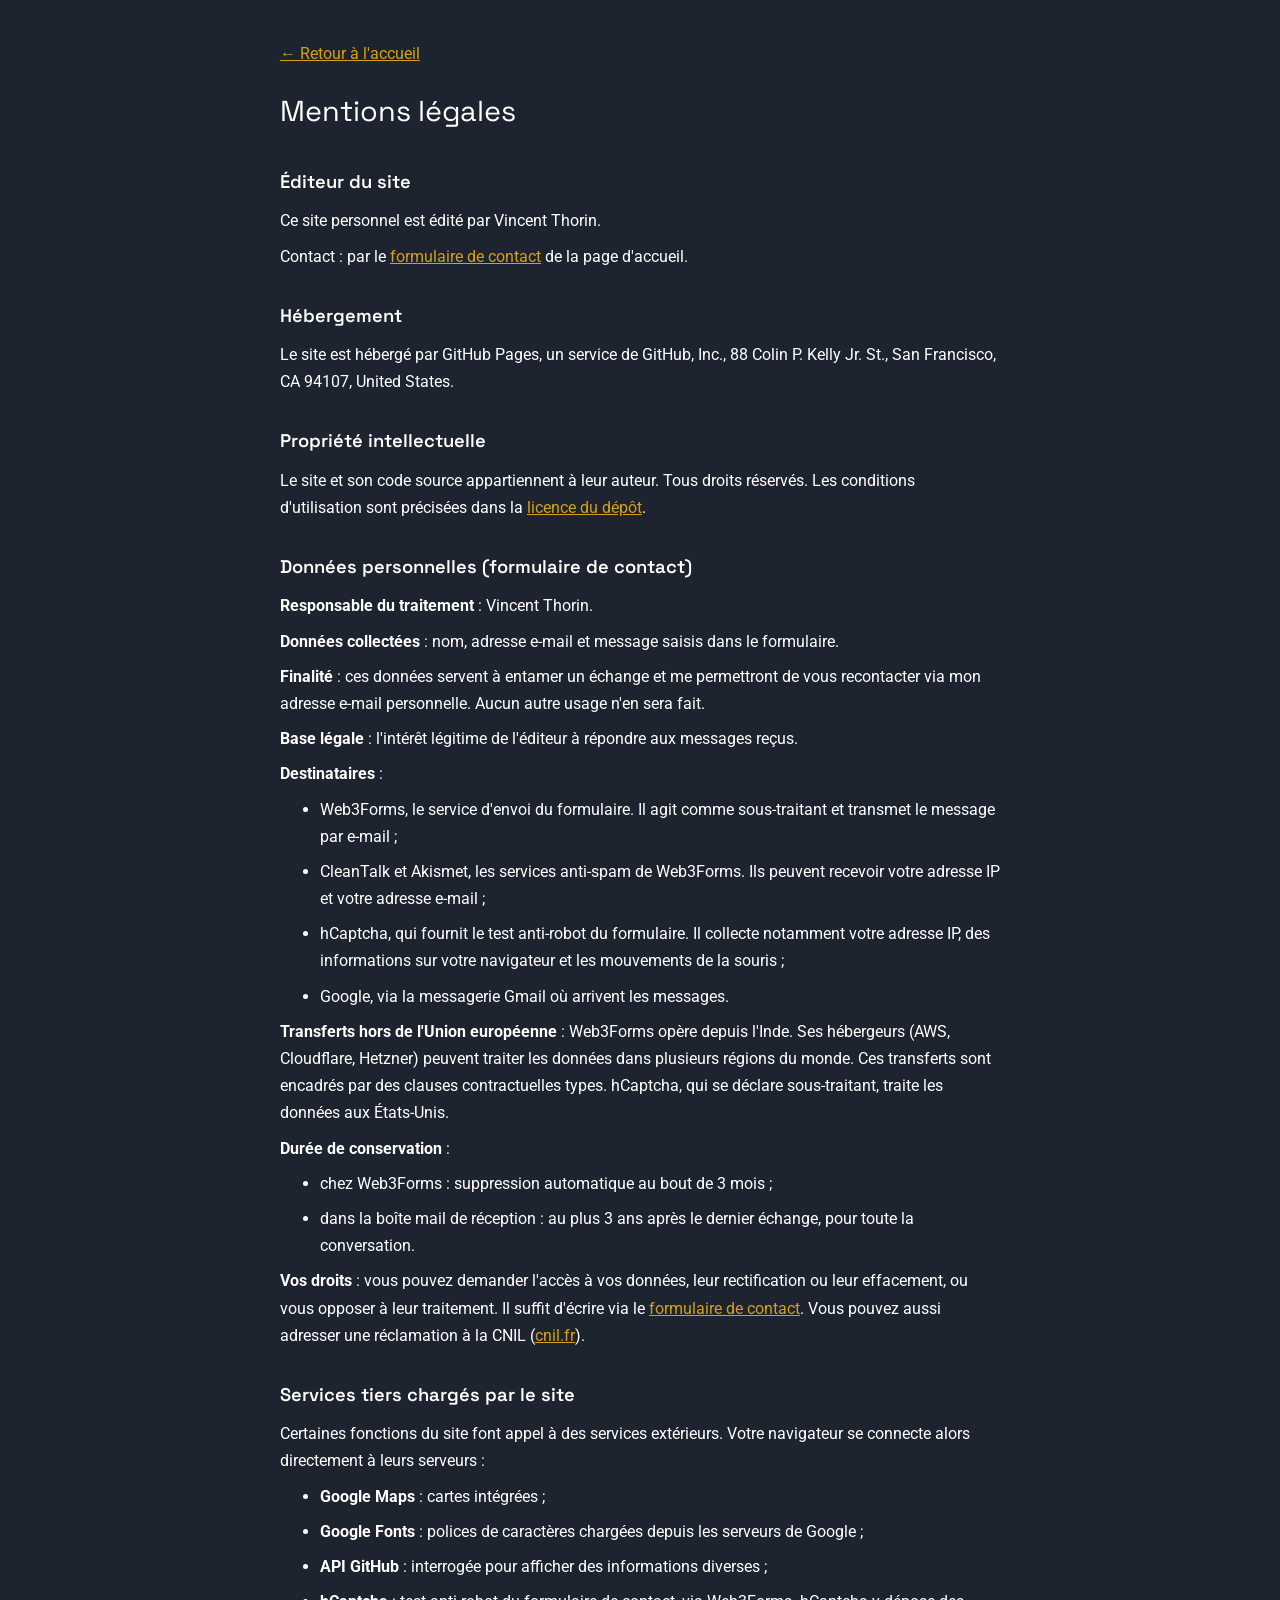
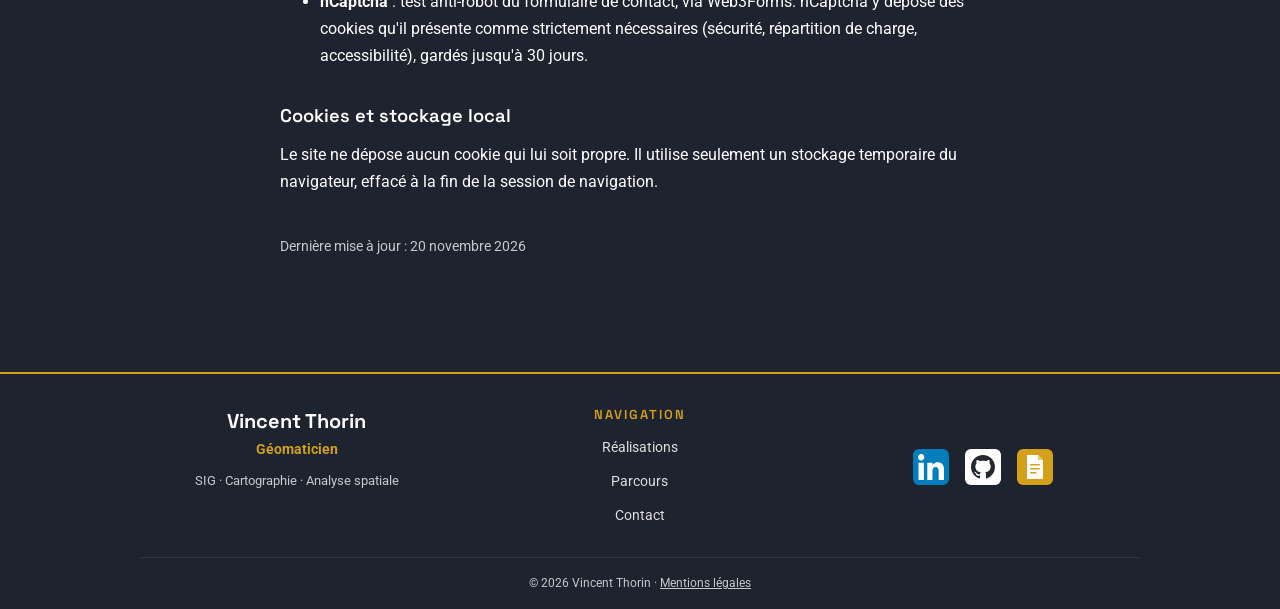
==== mentions-legales.html @ 260abd3d "page de mentions légales et lien dans le pied de page closes #29" ====
<!doctype html>
<html lang="fr">
  <head>
    <meta charset="UTF-8" />
    <meta name="viewport" content="width=device-width, initial-scale=1.0" />
    <meta name="theme-color" content="#1e2330" />
    <title>Mentions légales - Vincent Thorin</title>
    <link rel="stylesheet" href="styles.css" />
    <link rel="preconnect" href="https://fonts.googleapis.com" />
    <link rel="preconnect" href="https://fonts.gstatic.com" crossorigin />
    <link
      href="https://fonts.googleapis.com/css2?family=Roboto:wght@400;700&family=Space+Grotesk:wght@300;400;600;700&display=swap"
      rel="stylesheet"
    />
    <link
      rel="apple-touch-icon"
      sizes="180x180"
      href="media/favicon/apple-touch-icon.png"
    />
    <link
      rel="icon"
      type="image/png"
      sizes="32x32"
      href="media/favicon/favicon-32x32.png"
    />
    <link
      rel="icon"
      type="image/png"
      sizes="16x16"
      href="media/favicon/favicon-16x16.png"
    />
    <link rel="shortcut icon" href="media/favicon/favicon.ico" />
  </head>
  <body>
    <main class="page-legale">
      <a href="index.html">← Retour à l'accueil</a>

      <h1>Mentions légales</h1>

      <h2>Éditeur du site</h2>
      <p>Ce site personnel est édité par Vincent Thorin.</p>
      <p>
        Contact : par le
        <a href="index.html#contact">formulaire de contact</a> de la page
        d'accueil.
      </p>

      <h2>Hébergement</h2>
      <p>
        Le site est hébergé par GitHub Pages, un service de GitHub, Inc., 88
        Colin P. Kelly Jr. St., San Francisco, CA 94107, United States.
      </p>

      <h2>Propriété intellectuelle</h2>
      <p>
        Le site et son code source appartiennent à leur auteur. Tous droits
        réservés. Les conditions d'utilisation sont précisées dans la
        <a
          href="https://github.com/VT-94/portfolio/blob/main/LICENSE.md"
          target="_blank"
          rel="noopener noreferrer"
          >licence du dépôt</a
        >.
      </p>

      <h2>Données personnelles (formulaire de contact)</h2>
      <p><strong>Responsable du traitement</strong> : Vincent Thorin.</p>
      <p>
        <strong>Données collectées</strong> : nom, adresse e-mail et message
        saisis dans le formulaire.
      </p>
      <p>
        <strong>Finalité</strong> : ces données servent à entamer un échange et
        me permettront de vous recontacter via mon adresse e-mail personnelle.
        Aucun autre usage n'en sera fait.
      </p>
      <p>
        <strong>Base légale</strong> : l'intérêt légitime de l'éditeur à
        répondre aux messages reçus.
      </p>
      <p><strong>Destinataires</strong> :</p>
      <ul>
        <li>
          Web3Forms, le service d'envoi du formulaire. Il agit comme
          sous-traitant et transmet le message par e-mail ;
        </li>
        <li>
          CleanTalk et Akismet, les services anti-spam de Web3Forms. Ils peuvent
          recevoir votre adresse IP et votre adresse e-mail ;
        </li>
        <li>
          hCaptcha, qui fournit le test anti-robot du formulaire. Il collecte
          notamment votre adresse IP, des informations sur votre navigateur et
          les mouvements de la souris ;
        </li>
        <li>Google, via la messagerie Gmail où arrivent les messages.</li>
      </ul>
      <p>
        <strong>Transferts hors de l'Union européenne</strong> : Web3Forms opère
        depuis l'Inde. Ses hébergeurs (AWS, Cloudflare, Hetzner) peuvent traiter
        les données dans plusieurs régions du monde. Ces transferts sont
        encadrés par des clauses contractuelles types. hCaptcha, qui se déclare
        sous-traitant, traite les données aux États-Unis.
      </p>
      <p><strong>Durée de conservation</strong> :</p>
      <ul>
        <li>chez Web3Forms : suppression automatique au bout de 3 mois ;</li>
        <li>
          dans la boîte mail de réception : au plus 3 ans après le dernier
          échange, pour toute la conversation.
        </li>
      </ul>
      <p>
        <strong>Vos droits</strong> : vous pouvez demander l'accès à vos
        données, leur rectification ou leur effacement, ou vous opposer à leur
        traitement. Il suffit d'écrire via le
        <a href="index.html#contact">formulaire de contact</a>. Vous pouvez
        aussi adresser une réclamation à la CNIL (<a
          href="https://www.cnil.fr"
          target="_blank"
          rel="noopener noreferrer"
          >cnil.fr</a
        >).
      </p>

      <h2>Services tiers chargés par le site</h2>
      <p>
        Certaines fonctions du site font appel à des services extérieurs. Votre
        navigateur se connecte alors directement à leurs serveurs :
      </p>
      <ul>
        <li><strong>Google Maps</strong> : cartes intégrées ;</li>
        <li>
          <strong>Google Fonts</strong> : polices de caractères chargées depuis
          les serveurs de Google ;
        </li>
        <li>
          <strong>API GitHub</strong> : interrogée pour afficher des
          informations diverses ;
        </li>
        <li>
          <strong>hCaptcha</strong> : test anti-robot du formulaire de contact,
          via Web3Forms. hCaptcha y dépose des cookies qu'il présente comme
          strictement nécessaires (sécurité, répartition de charge,
          accessibilité), gardés jusqu'à 30 jours.
        </li>
      </ul>

      <h2>Cookies et stockage local</h2>
      <p>
        Le site ne dépose aucun cookie qui lui soit propre. Il utilise seulement
        un stockage temporaire du navigateur, effacé à la fin de la session de
        navigation.
      </p>

      <p class="maj">Dernière mise à jour : 20 novembre 2026</p>
    </main>

    <site-footer></site-footer>
    <script src="js/site-footer.js"></script>
  </body>
</html>
---- styles.css ----
:root {
  --primary-bg: #1e2330;
  --secondary-bg: #252b3b;
  --tertiary-bg: #2d3447;
  --accent-color: #d4a017;
  --text-color: white;
  --border-radius: 6px;
}

html {
  scroll-behavior: smooth;
  scroll-padding-top: 120px;
}

* {
  margin: 0;
  padding: 0;
  box-sizing: border-box;
}

body {
  background-color: var(--primary-bg);
  font-family: "Roboto", sans-serif;
  color: var(--text-color);
  line-height: 1.7;
}

h1,
h2,
h3,
.section-toggle,
.bandeau ul li a {
  font-family: "Space Grotesk", sans-serif;
}

img {
  max-width: 100%;
  height: auto;
}

ul {
  list-style-type: disc;
  padding-left: 20px;
}

li {
  margin-bottom: 10px;
}

/* Navigation */
.bandeau {
  position: fixed;
  top: 0;
  left: 0;
  width: 100%;
  background-color: var(--primary-bg);
  padding: 15px;
  box-shadow: 0 4px 10px rgba(0, 0, 0, 0.5);
  z-index: 1000;
  border-bottom: 2px solid var(--accent-color);
}

.burger {
  display: none;
  background: none;
  border: none;
  color: var(--text-color);
  font-size: 1.6em;
  line-height: 1;
  cursor: pointer;
  padding: 5px 12px;
}

.bandeau ul {
  list-style: none;
  display: flex;
  justify-content: space-around;
  width: 100%;
}

.bandeau ul li a {
  text-decoration: none;
  color: var(--text-color);
  font-size: 18px;
  font-weight: 600;
  padding: 10px 2em;
  transition: 0.5s;
}

.bandeau ul li a:hover {
  background-color: var(--accent-color);
  border-radius: 4px;
  color: var(--primary-bg);
}

.bandeau ul li a.active {
  background-color: var(--accent-color);
  border-radius: 4px;
  color: var(--primary-bg);
}

.bandeau-info {
  position: fixed;
  top: 60px;
  left: 0;
  width: 100vw;
  background: red;
  color: white;
  text-align: center;
  font-weight: bold;
  padding: 12px 0 10px 0;
  font-size: 1.5em;
  letter-spacing: 0.5px;
  box-shadow: 0 2px 8px rgba(0, 0, 0, 0.08);
  z-index: 1100;
  border-top: 1px solid #fffbe6;
}

main {
  margin-top: 110px;
}

/* Hero */
#presentation {
  position: relative;
  width: 100%;
  height: 100vh;
  overflow: hidden;
  display: flex;
  align-items: center;
  justify-content: center;
}

.slideshow-container {
  position: absolute;
  top: 0;
  left: 0;
  width: 100%;
  height: 100%;
  overflow: hidden;
  z-index: -1;
}

.slideshow-container::after {
  content: "";
  position: absolute;
  inset: 0;
  background: linear-gradient(
    to right,
    rgba(30, 35, 48, 0.94) 0%,
    rgba(30, 35, 48, 0.62) 50%,
    rgba(30, 35, 48, 0.18) 100%
  );
  z-index: 1;
}

#slide-image {
  width: 100%;
  height: 100%;
  object-fit: cover;
  transition: opacity 1s ease-in-out;
  border-bottom: 2px solid var(--accent-color);
}

#slide-text {
  position: absolute;
  bottom: 0;
  left: 0;
  background-color: var(--primary-bg);
  color: var(--text-color);
  padding: 10px 20px;
  font-size: 1.2rem;
  font-weight: bold;
  text-align: center;
  border-top: 2px solid var(--accent-color);
  border-right: 2px solid var(--accent-color);
  border-top-right-radius: 20px;
  z-index: 2;
}

.intro {
  position: absolute;
  z-index: 1;
  left: 8%;
  top: 50%;
  transform: translateY(-50%);
  width: 45%;
  padding: 0;
  text-align: left;
  border: none;
  background: none;
  border-radius: 0;
}

.bienvenue {
  font-family: "Space Grotesk", sans-serif;
  font-size: 2rem;
  font-weight: 400;
  letter-spacing: 5px;
  text-transform: uppercase;
  color: var(--accent-color);
  margin-bottom: 24px;
  background-color: var(--secondary-bg);
  text-align: center;
}

.VT {
  font-size: 1.1em;
  line-height: 1.8;
  color: rgba(255, 255, 255, 0.9);
}

.photo-id {
  position: absolute;
  z-index: 1;
  right: 8%;
  top: 50%;
  transform: translateY(-50%);
  height: 65%;
  width: auto;
  border-radius: 100%;
  border: 2px solid rgba(255, 255, 255, 0.15);
}

/* Réalisations */
.realisations-container {
  margin: 50px 0;
  display: flex;
  flex-wrap: wrap;
  justify-content: space-between;
  gap: 20px;
}

.realisations-item {
  position: relative;
  width: calc(30% - 15px);
  height: 200px;
  overflow: hidden;
  border-radius: 6px;
  box-shadow: 0 2px 8px rgba(0, 0, 0, 0.4);
  border: 1px solid rgba(255, 255, 255, 0.15);
  margin-bottom: 15px;
}

.realisations-item:first-child {
  width: 100%;
  height: 280px;
}

.realisations-img {
  width: 100%;
  height: 100%;
  object-fit: cover;
  cursor: pointer;
}

.legende {
  position: absolute;
  bottom: 0;
  left: 0;
  width: 100%;
  background-color: rgba(0, 0, 0, 0.8);
  color: var(--text-color);
  text-align: center;
  padding: 10px;
  opacity: 0;
  transform: translateY(100%);
  transition:
    opacity 0.3s ease-in-out,
    transform 0.3s ease-in-out;
}

.realisations-item:hover .legende {
  opacity: 1;
  transform: translateY(0);
}

/* Parcours — blocs et timeline */
.experience-block {
  display: flex;
  align-items: flex-start;
  gap: 30px;
  padding: 15px;
  position: relative;
}

.parcours-professionnel .section-content,
.parcours-scolaire .section-content {
  border-left: 2px solid rgba(212, 160, 23, 0.4);
  margin-left: 30px;
}

.experience-block::before {
  content: "";
  position: absolute;
  left: -23px;
  top: 24px;
  width: 10px;
  height: 10px;
  border-radius: 50%;
  background-color: var(--accent-color);
  border: 2px solid var(--tertiary-bg);
}

.map-embed {
  flex-shrink: 0;
  width: 320px;
  height: 230px;
  border: 1px solid rgba(255, 255, 255, 0.15);
  border-radius: var(--border-radius);
}

.boite {
  background-color: var(--tertiary-bg);
  color: var(--text-color);
  padding: 0;
  width: 75%;
  margin: 20px auto;
  border-radius: var(--border-radius);
  border: 1px solid rgba(255, 255, 255, 0.12);
  box-shadow: 0 2px 8px rgba(0, 0, 0, 0.4);
  display: flex;
  flex-direction: column;
  justify-content: flex-start;
}

.section-content {
  max-height: 0;
  overflow: hidden;
  padding-top: 10px;
  transition: max-height 0.3s ease-out;
  background-color: var(--tertiary-bg);
  border-radius: var(--border-radius);
}

.section-content ul {
  margin-bottom: 30px;
}

.section-toggle {
  display: flex;
  justify-content: center;
  align-items: center;
  width: 100%;
  height: 50px;
  background: none;
  border: none;
  font-size: 1.5em;
  font-weight: 600;
  color: var(--text-color);
  cursor: pointer;
  transition: 0.3s ease-in-out;
}

.section-toggle:hover {
  color: var(--accent-color);
}

.titre_parcours {
  font-family: "Space Grotesk", sans-serif;
  text-align: center;
  font-size: 1.05em;
  font-weight: 600;
  color: var(--accent-color);
  padding: 20px;
}

.boite .missions,
.boite .missions-scol {
  font-size: larger;
  color: var(--text-color);
}

.boite .missions-scol {
  text-align: center;
}

.missions {
  text-align: justify;
}

.sigle {
  cursor: help;
  text-decoration: none;
}

.site-entreprise {
  text-decoration: none;
  color: var(--accent-color);
  position: relative;
  transition: font-weight 0.3s ease-in-out;
}

.site-entreprise::after {
  content: "";
  position: absolute;
  bottom: -1px;
  left: 0;
  width: 0;
  height: 1px;
  background-color: var(--accent-color);
  transition: width 0.3s ease-in-out;
}

.site-entreprise:hover::after {
  width: 100%;
}

/* Contact */
#contact {
  color: var(--text-color);
  border-radius: 6px;
  width: 80%;
  margin: auto;
}

#contact p {
  text-align: center;
  font-size: 1.1em;
  margin-bottom: 20px;
}

#contactForm {
  display: flex;
  flex-direction: column;
  gap: 20px;
}

#contactForm label {
  font-size: 1.2em;
}

#contactForm input,
#contactForm textarea {
  padding: 10px;
  font-size: 1em;
  border: 2px solid rgba(255, 255, 255, 0.15);
  border-radius: var(--border-radius);
  background-color: var(--secondary-bg);
  color: var(--text-color);
  transition: all 0.3s ease;
  width: 100%;
  max-width: 100%;
}

#contactForm textarea {
  resize: vertical;
}

#contactForm input:focus,
#contactForm textarea:focus {
  border-color: var(--accent-color);
  outline: none;
  background-color: var(--primary-bg);
}

#contactForm button {
  padding: 12px 20px;
  font-size: 1.2em;
  color: black;
  font-weight: bold;
  background-color: var(--accent-color);
  border: none;
  border-radius: 6px;
  cursor: pointer;
  transition:
    background-color 0.3s ease,
    transform 0.2s;
}

#contactForm button:hover {
  transform: scale(1.05);
}

#contactForm .mention-donnees {
  font-size: 0.85em;
  opacity: 0.75;
  margin: 0;
  font-style: italic;
}

#formModal {
  position: fixed;
  top: 50%;
  left: 50%;
  transform: translate(-50%, -50%);
  background-color: var(--tertiary-bg);
  color: var(--text-color);
  border: 1px solid rgba(255, 255, 255, 0.15);
  border-radius: var(--border-radius);
  box-shadow: 0 4px 20px rgba(0, 0, 0, 0.5);
  padding: 30px;
  width: 90%;
  max-width: 480px;
  text-align: center;
}

#formModal::backdrop {
  background: rgba(0, 0, 0, 0.6);
}

#formModalMessage {
  font-size: 1.1em;
  margin-bottom: 20px;
  white-space: pre-line;
}

#formModalLinkedin {
  display: none;
  width: fit-content;
  margin: 0 auto 20px;
}

#formModalLinkedin img {
  height: 36px;
  width: 36px;
  transition: transform 0.2s ease-in-out;
}

#formModalLinkedin:hover img {
  transform: scale(1.15);
}

#formModalClose {
  padding: 10px 25px;
  font-size: 1em;
  font-weight: bold;
  color: black;
  background-color: var(--accent-color);
  border: none;
  border-radius: var(--border-radius);
  cursor: pointer;
  transition: transform 0.2s;
}

#formModalClose:hover {
  transform: scale(1.05);
}

/* Footer */
site-footer {
  display: block;
}

footer {
  width: 100%;
  background-color: var(--primary-bg);
  padding: 30px 20px 15px;
  color: var(--text-color);
  font-size: 14px;
  border-top: 2px solid var(--accent-color);
  margin-top: 5%;
}

.footer-content {
  display: grid;
  grid-template-columns: repeat(3, 1fr);
  gap: 30px;
  max-width: 1000px;
  margin: 0 auto 20px;
  text-align: center;
}

:where(.footer-col) p {
  margin: 0;
}

.footer-name {
  font-family: "Space Grotesk", sans-serif;
  font-size: 20px;
  font-weight: 700;
}

.footer-job {
  color: var(--accent-color);
  font-weight: 700;
}

.footer-keywords {
  margin-top: 8px;
  font-size: 13px;
  opacity: 0.75;
}

.footer-title {
  font-family: "Space Grotesk", sans-serif;
  font-size: 13px;
  font-weight: 600;
  text-transform: uppercase;
  letter-spacing: 2px;
  color: var(--accent-color);
  margin-bottom: 10px;
}

.footer-nav {
  list-style: none;
  padding: 0;
  margin: 0;
}

.footer-nav a {
  color: var(--text-color);
  text-decoration: none;
  opacity: 0.85;
  transition:
    color 0.2s,
    opacity 0.2s;
}

.footer-nav a:hover,
.footer-nav a:focus-visible {
  color: var(--accent-color);
  opacity: 1;
}

.footer-col-links {
  display: flex;
  align-items: center;
  justify-content: center;
}

.footer-links {
  display: flex;
  justify-content: center;
  gap: 16px;
}

.footer-icon {
  height: 36px;
  border-radius: var(--border-radius);
  transition: transform 0.3s ease-in-out;
}

.footer-links a:hover .footer-icon,
.footer-links a:focus-visible .footer-icon {
  transform: scale(1.2);
}

.footer-bottom {
  max-width: 1000px;
  margin: 0 auto;
  padding-top: 15px;
  border-top: 1px solid rgba(255, 255, 255, 0.1);
  text-align: center;
  font-size: 12px;
  opacity: 0.75;
}

#version:not(:empty)::before {
  content: " · ";
}

.footer-bottom a {
  color: inherit;
}

@media (max-width: 768px) {
  .footer-content {
    grid-template-columns: 1fr;
  }
}

.site-sigma {
  text-decoration: none;
  color: var(--text-color);
  position: relative;
  transition: font-weight 0.3s ease-in-out;
}

.site-sigma::after {
  content: "";
  position: absolute;
  bottom: -1px;
  left: 0;
  width: 0;
  height: 1px;
  background-color: var(--accent-color);
  transition: width 0.3s ease-in-out;
}

.site-sigma:hover::after {
  width: 100%;
}

.site-sigma:hover {
  font-weight: bold;
}

/* Titres de section */
main h2 {
  text-align: center;
  font-size: 1.4em;
  font-weight: 300;
  letter-spacing: 4px;
  text-transform: uppercase;
  padding: 15px;
  margin: 30px 0 20px 0;
  border-top: 2px solid var(--accent-color);
  border-bottom: 2px solid var(--accent-color);
}

/* Mentions légales : page sobre, texte simple */
.page-legale {
  max-width: 760px;
  margin: 0 auto;
  padding: 40px 20px;
}

.page-legale h1 {
  font-size: 1.8em;
  font-weight: 400;
  margin: 20px 0 30px;
}

.page-legale h2 {
  text-align: left;
  font-size: 1.15em;
  font-weight: 600;
  letter-spacing: normal;
  text-transform: none;
  padding: 0;
  margin: 30px 0 10px;
  border: none;
}

.page-legale p,
.page-legale li {
  margin-bottom: 8px;
}

.page-legale ul {
  margin-left: 20px;
}

.page-legale a {
  color: var(--accent-color);
}

.page-legale .maj {
  margin-top: 40px;
  font-size: 0.9em;
  opacity: 0.75;
}

/* Pages de détail */
.page-detail {
  width: 100%;
  min-height: 100vh;
  margin-top: 0;
  padding: 40px 20px;
}

.detail-container {
  max-width: 900px;
  margin: 0 auto;
}

.detail-header {
  text-align: center;
  margin-bottom: 50px;
  border-bottom: 2px solid var(--accent-color);
  padding-bottom: 30px;
}

.detail-header h1 {
  font-size: 2.5em;
  font-weight: 300;
  letter-spacing: 1px;
  color: var(--accent-color);
  margin-bottom: 10px;
}

.detail-header .subtitle {
  font-size: 1.3em;
  color: var(--text-color);
  font-style: italic;
}

.detail-content {
  margin-bottom: 40px;
}

.detail-section {
  padding: 10px;
  background-color: var(--secondary-bg);
  border: 1px solid rgba(255, 255, 255, 0.08);
  border-radius: 6px;
  margin-bottom: 30px;
}

.detail-section p {
  font-size: 1.1em;
  line-height: 1.6;
  text-align: justify;
  margin-bottom: 15px;
}

.detail-section ul {
  margin-left: 20px;
  margin-bottom: 20px;
}

.detail-section li {
  margin-bottom: 10px;
  font-size: 1.1em;
  line-height: 1.6;
}

.detail-image-container {
  text-align: center;
  margin: 40px 0;
  padding: 20px;
  background-color: var(--secondary-bg);
  border-radius: var(--border-radius);
  border: 1px solid rgba(255, 255, 255, 0.12);
}

.detail-image {
  border-radius: 6px;
  box-shadow: 0 4px 15px rgba(0, 0, 0, 0.4);
}

.detail-footer {
  text-align: center;
  padding-top: 30px;
  border-top: 2px solid var(--accent-color);
  margin-top: 40px;
}

.back-link {
  display: inline-block;
  padding: 12px 25px;
  background-color: var(--secondary-bg);
  color: var(--text-color);
  text-decoration: none;
  border-radius: 6px;
  border: 1px solid rgba(255, 255, 255, 0.2);
  transition: all 0.3s ease;
}

.back-link:hover {
  background-color: var(--accent-color);
  color: var(--primary-bg);
  transform: translateY(-2px);
}

.h-captcha {
  display: flex;
  justify-content: center;
}

/* Adaptation aux écrans mobiles */
@media (max-width: 768px) {
  .burger {
    display: block;
    margin: 0 auto;
  }

  .bandeau ul {
    display: none;
    flex-direction: column;
    align-items: center;
    gap: 10px;
    margin-top: 10px;
  }

  .bandeau.open {
    z-index: 1200;
  }

  .bandeau.open ul {
    display: flex;
  }

  .bandeau {
    padding: 10px;
  }

  .bandeau ul li a {
    font-size: 16px;
    padding: 5px 10px;
  }

  .intro {
    left: 5%;
    width: 90%;
    text-align: center;
  }

  .bienvenue {
    font-size: 0.75rem;
    letter-spacing: 3px;
  }

  .VT {
    font-size: 1em;
  }

  .photo-id {
    display: none;
  }

  .realisations-container {
    flex-direction: column;
    align-items: center;
  }

  .realisations-item,
  .realisations-item:first-child {
    width: 90%;
    height: auto;
    min-height: 180px;
  }

  .experience-block {
    flex-direction: column;
    align-items: center;
    text-align: center;
  }

  .experience-block.geomaticien {
    flex-direction: column-reverse;
  }

  .experience-block::before {
    display: none;
  }

  .parcours-professionnel .section-content,
  .parcours-scolaire .section-content {
    border-left: none;
    margin-left: 0;
  }

  .map-embed {
    width: 100%;
    height: 200px;
  }

  .detail-header h1 {
    font-size: 1.8em;
  }

  .detail-header .subtitle {
    font-size: 1.1em;
  }

  .detail-section p,
  .detail-section li {
    font-size: 1em;
  }
}

#lien-linkedin-erreur {
  color: var(--accent-color);
  text-decoration: none;
  position: relative;
  transition: font-weight 0.3s ease-in-out;
}
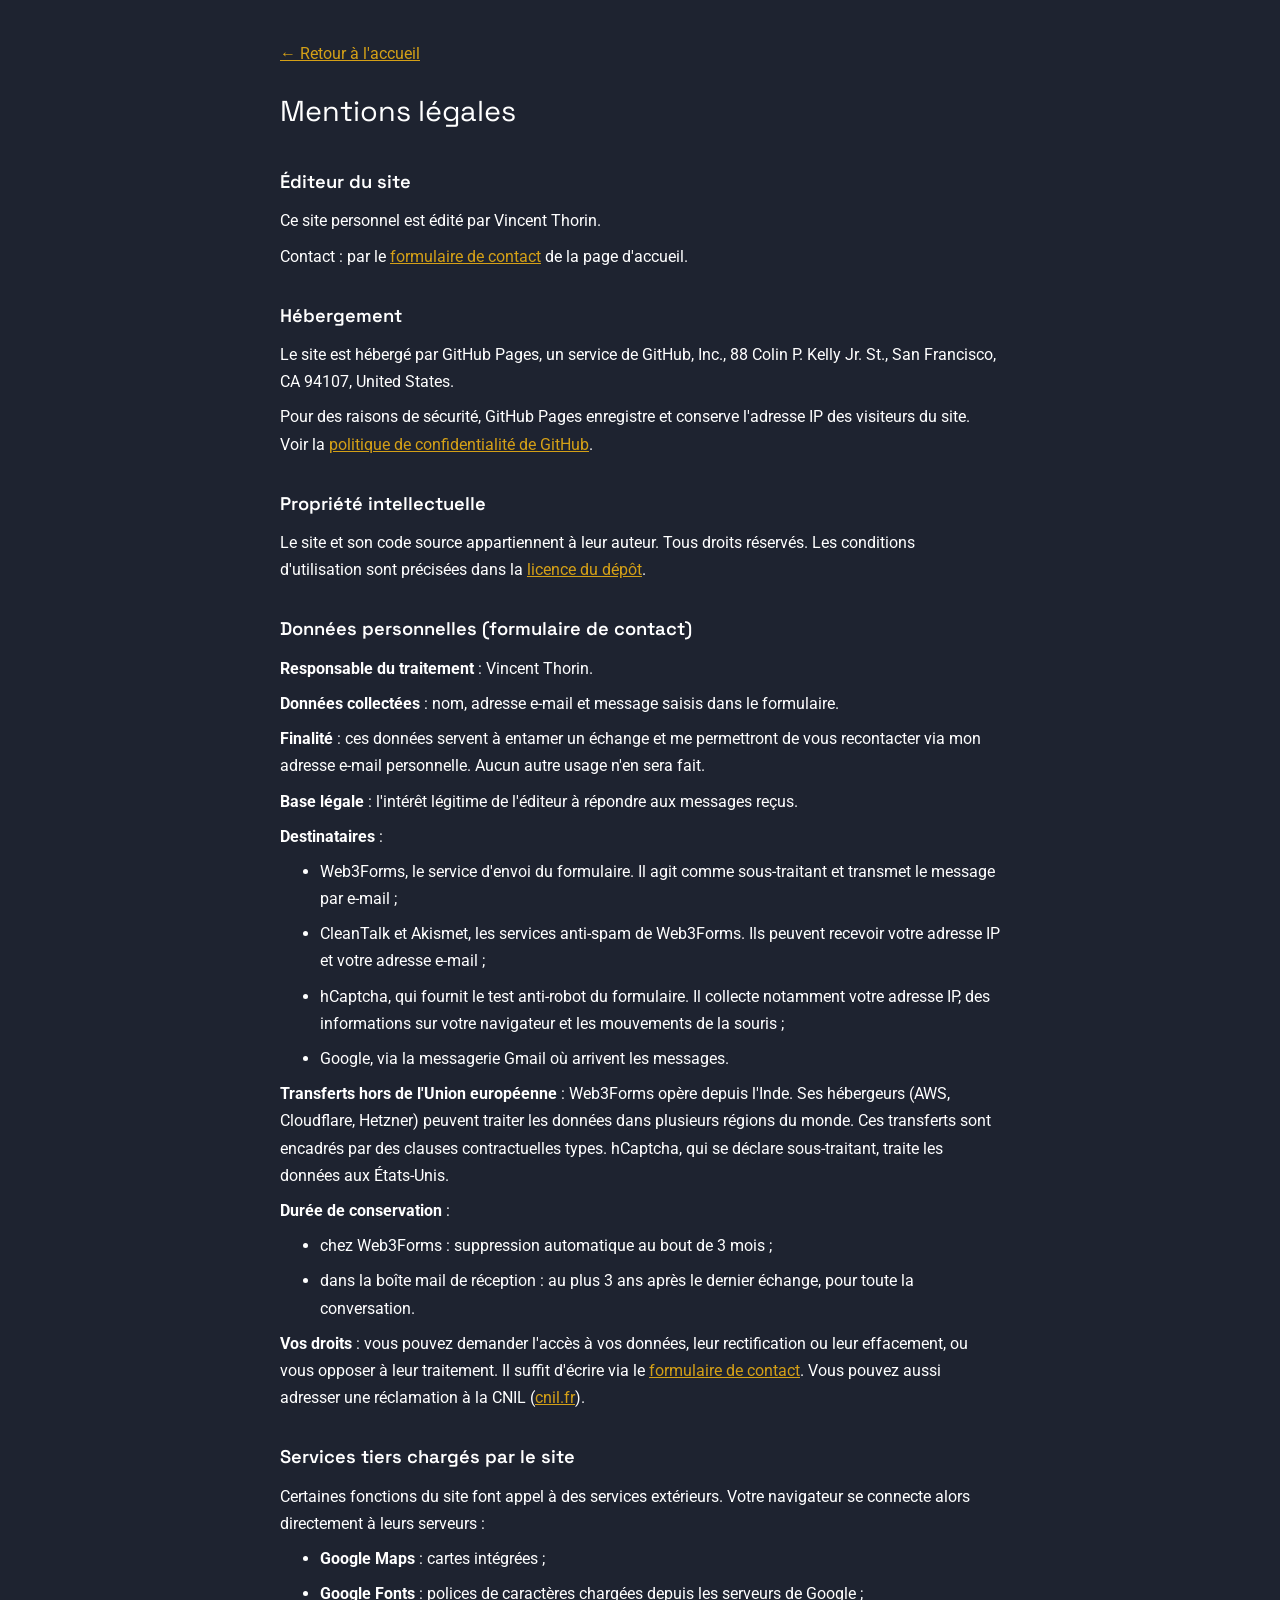
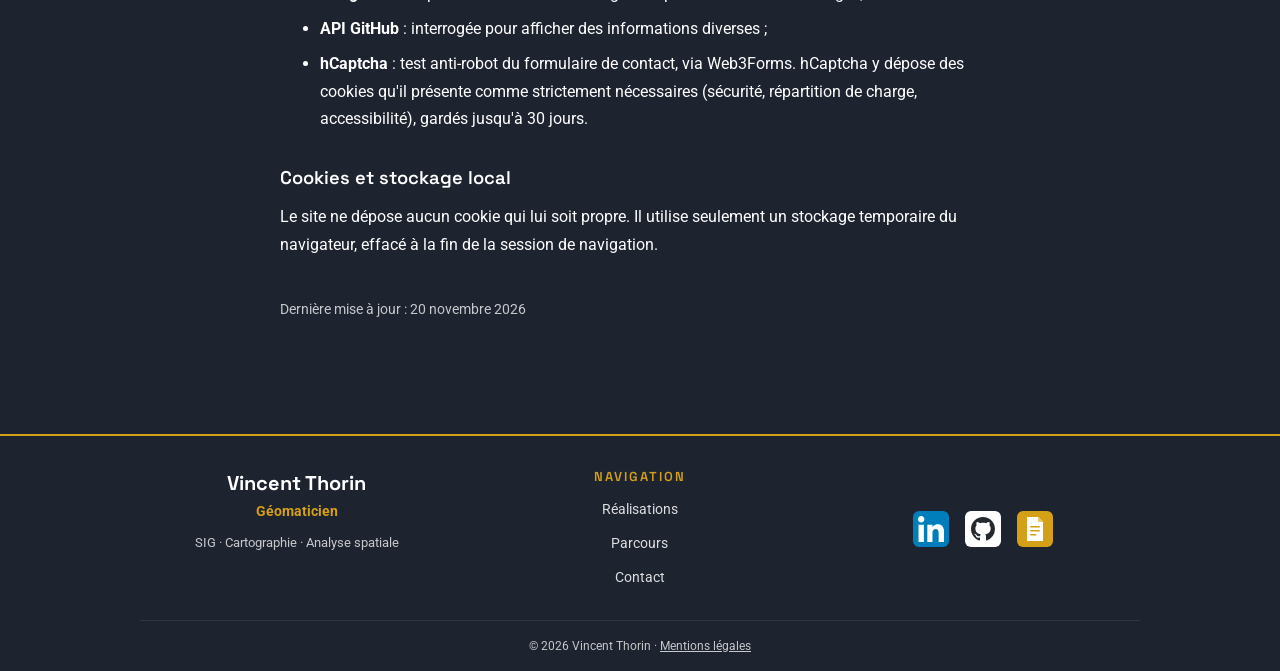
==== commit 37714bd3: "adresse ip des visiteurs enregistrée par github pages dans les mentions légales" ====
--- a/mentions-legales.html
+++ b/mentions-legales.html
@@ -49,6 +49,16 @@
       <p>
         Le site est hébergé par GitHub Pages, un service de GitHub, Inc., 88
         Colin P. Kelly Jr. St., San Francisco, CA 94107, United States.
+      </p>
+      <p>
+        Pour des raisons de sécurité, GitHub Pages enregistre et conserve
+        l'adresse IP des visiteurs du site. Voir la
+        <a
+          href="https://docs.github.com/en/site-policy/privacy-policies/github-general-privacy-statement"
+          target="_blank"
+          rel="noopener noreferrer"
+          >politique de confidentialité de GitHub</a
+        >.
       </p>
 
       <h2>Propriété intellectuelle</h2>
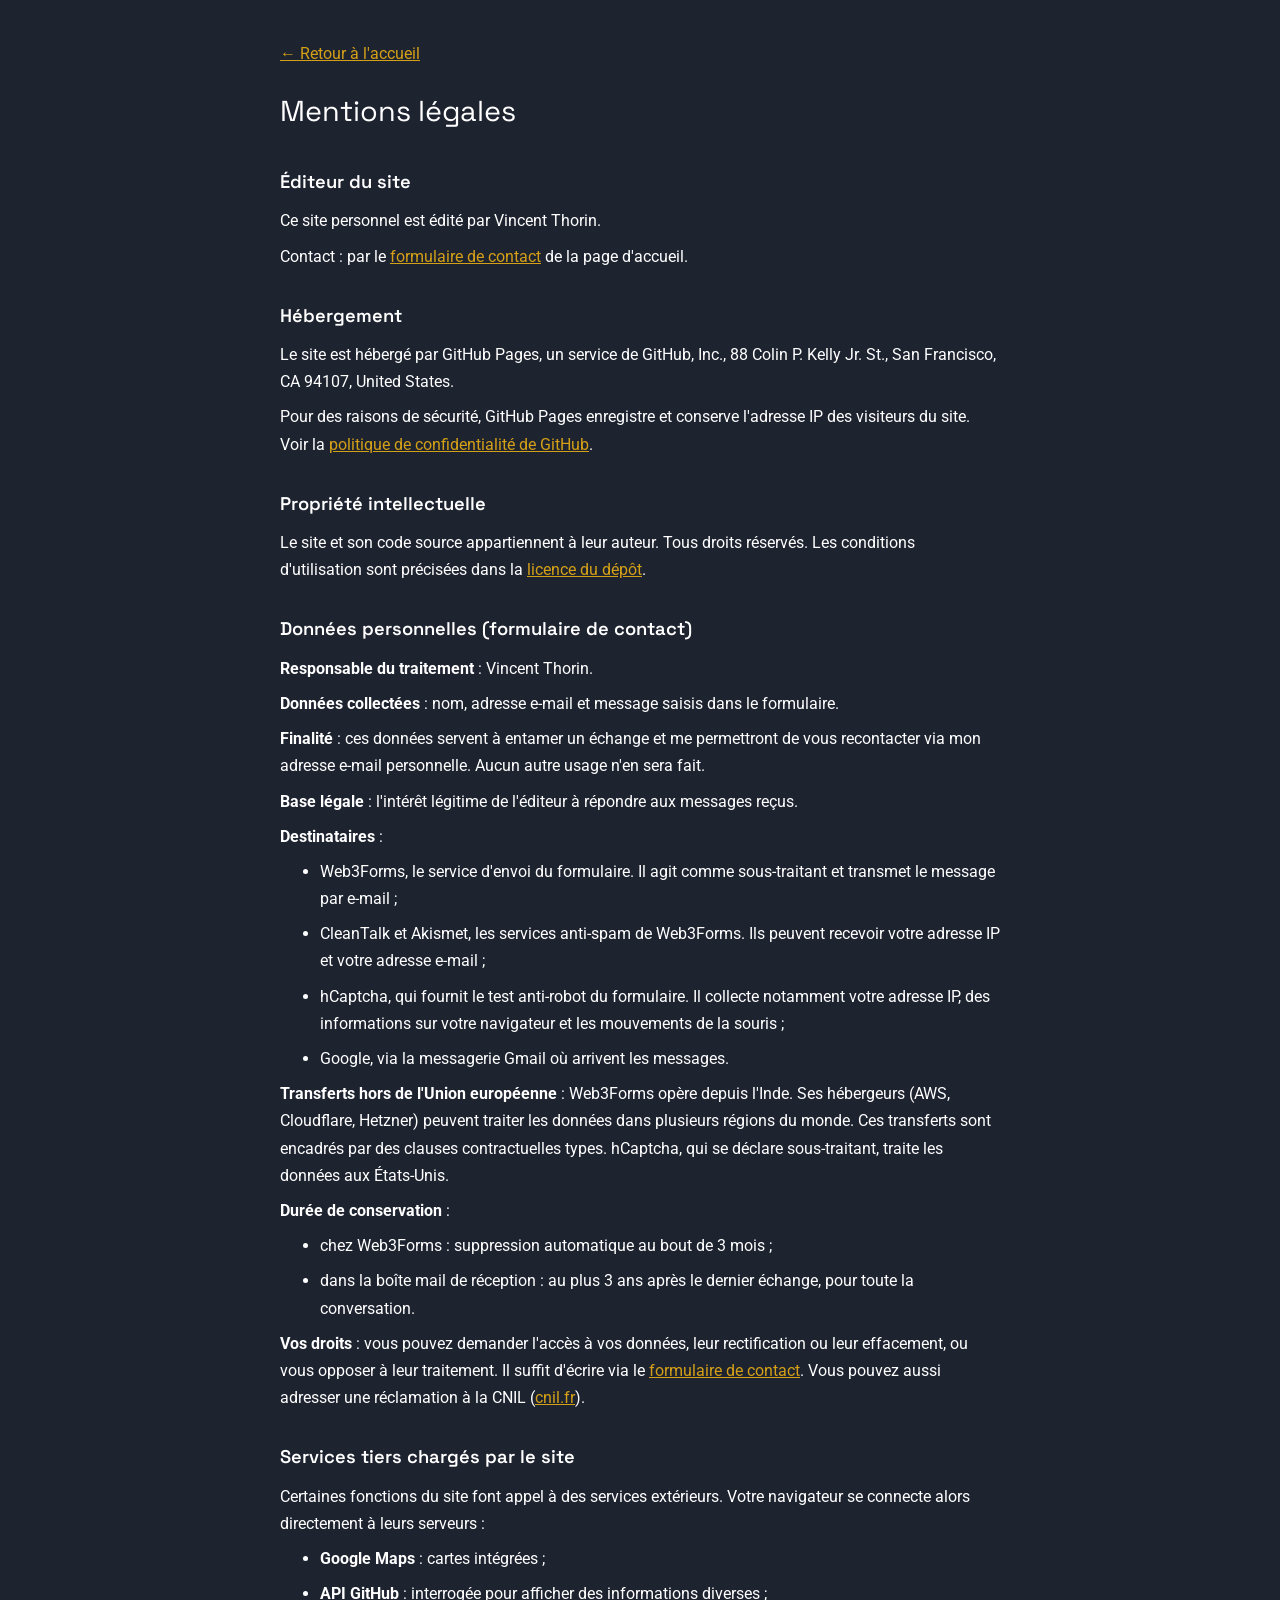
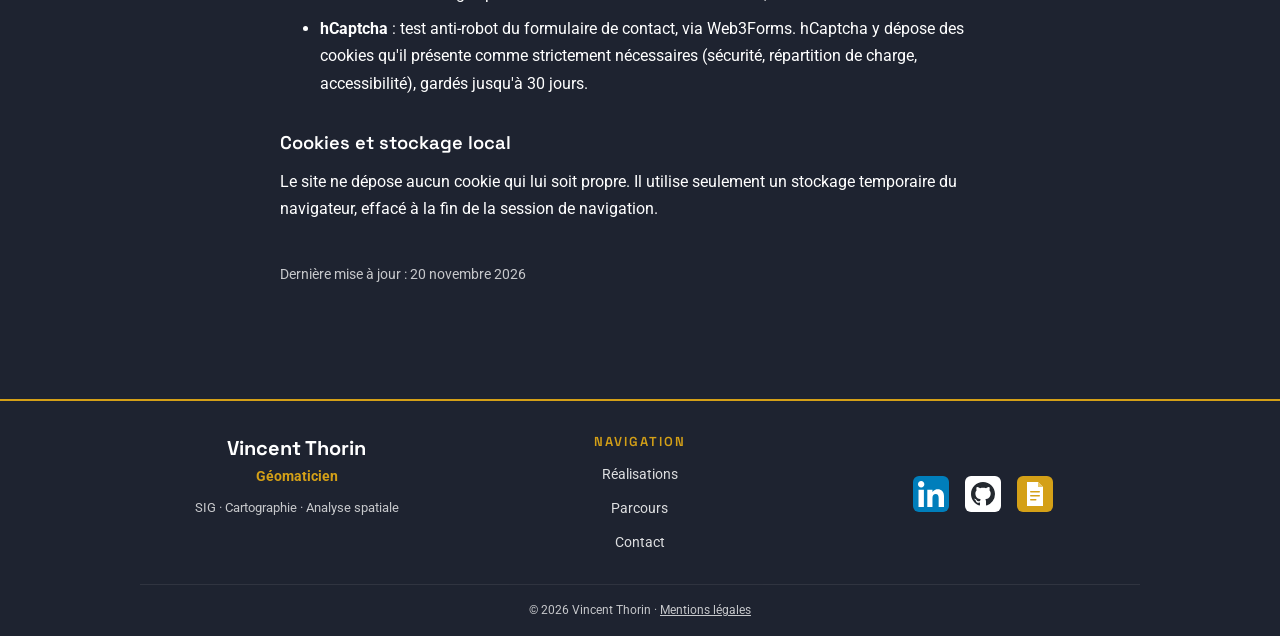
==== commit df618f17: "polices hébergées sur le site au lieu de google fonts (closes #32)" ====
--- a/mentions-legales.html
+++ b/mentions-legales.html
@@ -6,12 +6,6 @@
     <meta name="theme-color" content="#1e2330" />
     <title>Mentions légales - Vincent Thorin</title>
     <link rel="stylesheet" href="styles.css" />
-    <link rel="preconnect" href="https://fonts.googleapis.com" />
-    <link rel="preconnect" href="https://fonts.gstatic.com" crossorigin />
-    <link
-      href="https://fonts.googleapis.com/css2?family=Roboto:wght@400;700&family=Space+Grotesk:wght@300;400;600;700&display=swap"
-      rel="stylesheet"
-    />
     <link
       rel="apple-touch-icon"
       sizes="180x180"
@@ -141,10 +135,6 @@
       <ul>
         <li><strong>Google Maps</strong> : cartes intégrées ;</li>
         <li>
-          <strong>Google Fonts</strong> : polices de caractères chargées depuis
-          les serveurs de Google ;
-        </li>
-        <li>
           <strong>API GitHub</strong> : interrogée pour afficher des
           informations diverses ;
         </li>
--- a/styles.css
+++ b/styles.css
@@ -1,3 +1,32 @@
+/* Polices hébergées sur le site (licence : fonts/OFL.txt) */
+@font-face {
+  font-family: "Roboto";
+  font-style: normal;
+  font-weight: 400 700;
+  font-display: swap;
+  src: url("fonts/roboto-latin.woff2") format("woff2");
+  unicode-range: U+0000-00FF, U+0131, U+0152-0153, U+02BB-02BC, U+02C6, U+02DA, U+02DC, U+0304, U+0308, U+0329, U+2000-206F, U+20AC, U+2122, U+2191, U+2193, U+2212, U+2215, U+FEFF, U+FFFD;
+}
+
+/* Flèches, icône du menu et symbole du bandeau */
+@font-face {
+  font-family: "Roboto";
+  font-style: normal;
+  font-weight: 400 700;
+  font-display: swap;
+  src: url("fonts/roboto-symboles.woff2") format("woff2");
+  unicode-range: U+2190, U+2192, U+2194-2199, U+2300-243F, U+25A0-27BF;
+}
+
+@font-face {
+  font-family: "Space Grotesk";
+  font-style: normal;
+  font-weight: 300 700;
+  font-display: swap;
+  src: url("fonts/space-grotesk-latin.woff2") format("woff2");
+  unicode-range: U+0000-00FF, U+0131, U+0152-0153, U+02BB-02BC, U+02C6, U+02DA, U+02DC, U+0304, U+0308, U+0329, U+2000-206F, U+20AC, U+2122, U+2191, U+2193, U+2212, U+2215, U+FEFF, U+FFFD;
+}
+
 :root {
   --primary-bg: #1e2330;
   --secondary-bg: #252b3b;
@@ -131,51 +160,12 @@
   justify-content: center;
 }
 
-.slideshow-container {
-  position: absolute;
-  top: 0;
-  left: 0;
-  width: 100%;
-  height: 100%;
-  overflow: hidden;
-  z-index: -1;
-}
-
-.slideshow-container::after {
-  content: "";
+.fond-accueil {
   position: absolute;
   inset: 0;
-  background: linear-gradient(
-    to right,
-    rgba(30, 35, 48, 0.94) 0%,
-    rgba(30, 35, 48, 0.62) 50%,
-    rgba(30, 35, 48, 0.18) 100%
-  );
-  z-index: 1;
-}
-
-#slide-image {
-  width: 100%;
-  height: 100%;
-  object-fit: cover;
-  transition: opacity 1s ease-in-out;
+  z-index: -1;
+  background: url("media/accueil/fond.svg") center / cover no-repeat;
   border-bottom: 2px solid var(--accent-color);
-}
-
-#slide-text {
-  position: absolute;
-  bottom: 0;
-  left: 0;
-  background-color: var(--primary-bg);
-  color: var(--text-color);
-  padding: 10px 20px;
-  font-size: 1.2rem;
-  font-weight: bold;
-  text-align: center;
-  border-top: 2px solid var(--accent-color);
-  border-right: 2px solid var(--accent-color);
-  border-top-right-radius: 20px;
-  z-index: 2;
 }
 
 .intro {
@@ -198,9 +188,9 @@
   font-weight: 400;
   letter-spacing: 5px;
   text-transform: uppercase;
-  color: var(--accent-color);
+  color: var(--secondary-bg);
   margin-bottom: 24px;
-  background-color: var(--secondary-bg);
+  background-color: var(--accent-color);
   text-align: center;
 }
 
@@ -208,6 +198,50 @@
   font-size: 1.1em;
   line-height: 1.8;
   color: rgba(255, 255, 255, 0.9);
+  text-align: justify;
+}
+
+.VT + .VT {
+  margin-top: 12px;
+}
+
+.bouton-contact {
+  display: inline-flex;
+  align-items: center;
+  gap: 10px;
+  margin-top: 20px;
+  padding: 12px 24px;
+  font-weight: bold;
+  color: black;
+  background-color: var(--accent-color);
+  border-radius: 999px;
+  text-decoration: none;
+  box-shadow: 0 4px 14px rgba(0, 0, 0, 0.35);
+  transition:
+    transform 0.2s,
+    box-shadow 0.2s;
+}
+
+.bouton-contact svg {
+  width: 18px;
+  height: 18px;
+}
+
+.bouton-contact::after {
+  content: "→";
+  content: "→" / "";
+  transition: transform 0.2s;
+}
+
+.bouton-contact:hover,
+.bouton-contact:focus-visible {
+  transform: translateY(-2px);
+  box-shadow: 0 8px 20px rgba(0, 0, 0, 0.45);
+}
+
+.bouton-contact:hover::after,
+.bouton-contact:focus-visible::after {
+  transform: translateX(4px);
 }
 
 .photo-id {
@@ -216,7 +250,7 @@
   right: 8%;
   top: 50%;
   transform: translateY(-50%);
-  height: 65%;
+  height: min(65%, 37vw);
   width: auto;
   border-radius: 100%;
   border: 2px solid rgba(255, 255, 255, 0.15);
@@ -654,38 +688,6 @@
   color: inherit;
 }
 
-@media (max-width: 768px) {
-  .footer-content {
-    grid-template-columns: 1fr;
-  }
-}
-
-.site-sigma {
-  text-decoration: none;
-  color: var(--text-color);
-  position: relative;
-  transition: font-weight 0.3s ease-in-out;
-}
-
-.site-sigma::after {
-  content: "";
-  position: absolute;
-  bottom: -1px;
-  left: 0;
-  width: 0;
-  height: 1px;
-  background-color: var(--accent-color);
-  transition: width 0.3s ease-in-out;
-}
-
-.site-sigma:hover::after {
-  width: 100%;
-}
-
-.site-sigma:hover {
-  font-weight: bold;
-}
-
 /* Titres de section */
 main h2 {
   text-align: center;
@@ -849,8 +851,49 @@
   justify-content: center;
 }
 
-/* Adaptation aux écrans mobiles */
+/* ==========================================================
+   ACCUEIL EMPILÉ (tablettes, téléphones, écrans peu hauts)
+   Photo au-dessus du texte ; la section s'allonge si besoin.
+   ========================================================== */
+@media (max-width: 1024px), (max-height: 500px) {
+  #presentation {
+    height: auto;
+    min-height: 100vh;
+    flex-direction: column;
+    gap: 24px;
+    padding: 40px 0;
+  }
+
+  .intro {
+    position: static;
+    transform: none;
+    width: 90%;
+    max-width: 620px;
+    text-align: center;
+  }
+
+  .VT {
+    text-align: center;
+  }
+
+  .photo-id {
+    position: static;
+    transform: none;
+    order: -1;
+    width: 140px;
+    height: 140px;
+    object-fit: cover;
+  }
+}
+
+/* ==========================================================
+   VERSION MOBILE (écrans de 768 px de large ou moins)
+   ========================================================== */
 @media (max-width: 768px) {
+  .footer-content {
+    grid-template-columns: 1fr;
+  }
+
   .burger {
     display: block;
     margin: 0 auto;
@@ -881,23 +924,13 @@
     padding: 5px 10px;
   }
 
-  .intro {
-    left: 5%;
-    width: 90%;
-    text-align: center;
-  }
-
   .bienvenue {
-    font-size: 0.75rem;
-    letter-spacing: 3px;
+    font-size: 1.4rem;
+    letter-spacing: 4px;
   }
 
   .VT {
     font-size: 1em;
-  }
-
-  .photo-id {
-    display: none;
   }
 
   .realisations-container {
@@ -950,10 +983,3 @@
     font-size: 1em;
   }
 }
-
-#lien-linkedin-erreur {
-  color: var(--accent-color);
-  text-decoration: none;
-  position: relative;
-  transition: font-weight 0.3s ease-in-out;
-}
